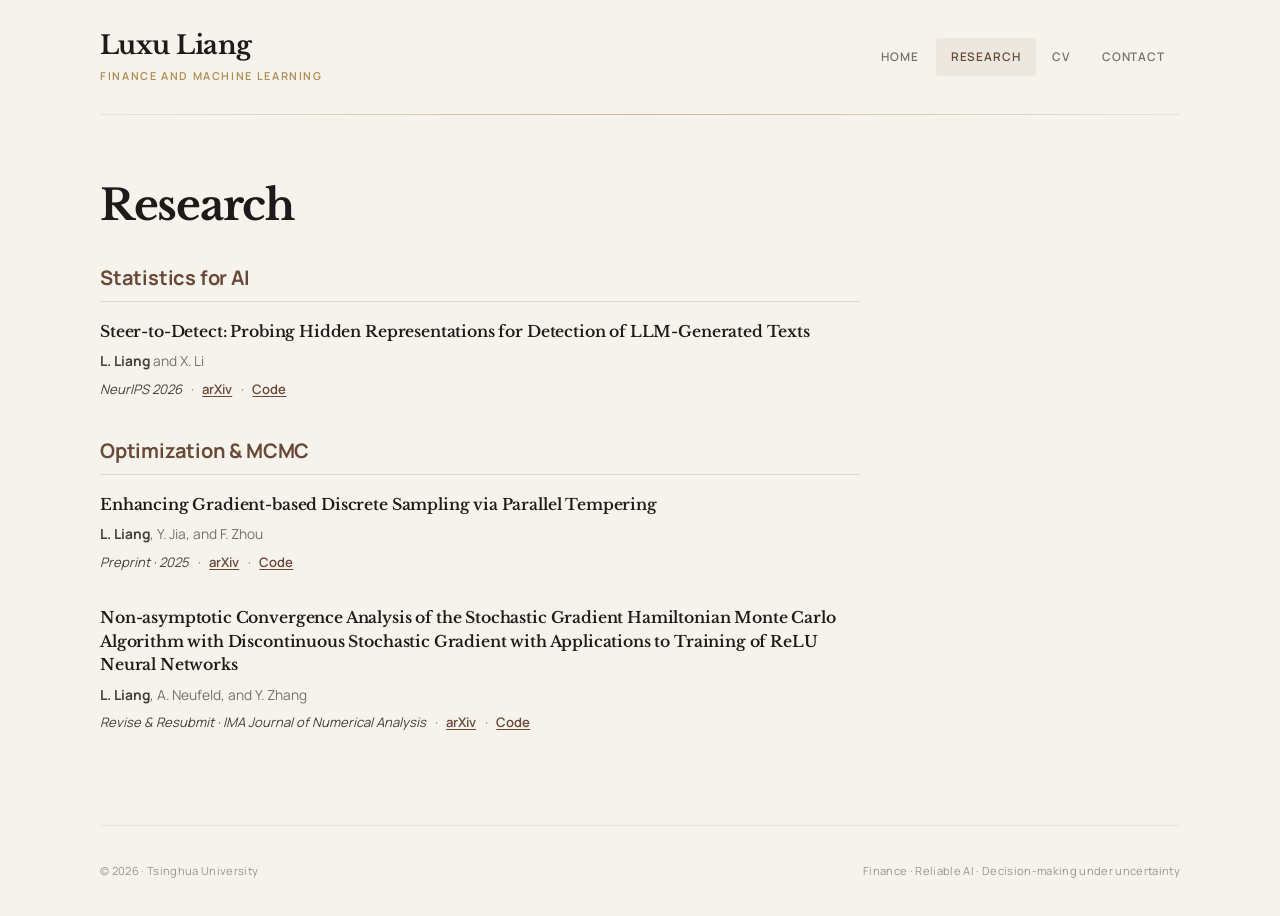
==== research.html @ ec67dd7d "Improve search discovery with static pages and SEO metadata" ====
<!doctype html>
<html lang="en">
<head>
  <meta charset="UTF-8">
  <meta name="viewport" content="width=device-width, initial-scale=1">
  <meta name="description" content="Research and publications by Luxu Liang on LLM-generated text detection, discrete sampling, stochastic optimization, and uncertainty quantification.">
  <meta name="author" content="Luxu Liang">
  <meta name="theme-color" content="#f6f3ec">
  <meta property="og:title" content="Research | Luxu Liang | Tsinghua University">
  <meta property="og:description" content="Research and publications by Luxu Liang on LLM-generated text detection, discrete sampling, stochastic optimization, and uncertainty quantification.">
  <meta property="og:type" content="website">
  <meta property="og:url" content="https://luxliang.github.io/research.html">
  <link rel="canonical" href="https://luxliang.github.io/research.html">
  <meta property="og:image" content="https://luxliang.github.io/assets/lux-liang-portrait.webp">
  <title>Research | Luxu Liang | Tsinghua University</title>
  <script type="application/ld+json">
{
    "@context": "https://schema.org",
    "@graph": [
        {
            "@type": "Person",
            "@id": "https://luxliang.github.io/#person",
            "name": "Luxu Liang",
            "url": "https://luxliang.github.io/",
            "image": "https://luxliang.github.io/assets/lux-liang-portrait.webp",
            "description": "Luxu Liang is a Ph.D. student in Finance at Tsinghua University researching optimization, uncertainty quantification, reliable AI, and LLM-generated text detection.",
            "affiliation": {
                "@type": "CollegeOrUniversity",
                "name": "Tsinghua University"
            },
            "sameAs": [
                "https://scholar.google.com/citations?user=VHr-Lf4AAAAJ"
            ]
        },
        {
            "@type": "WebPage",
            "@id": "https://luxliang.github.io/research.html#webpage",
            "url": "https://luxliang.github.io/research.html",
            "name": "Research | Luxu Liang | Tsinghua University",
            "description": "Research and publications by Luxu Liang on LLM-generated text detection, discrete sampling, stochastic optimization, and uncertainty quantification.",
            "about": {
                "@id": "https://luxliang.github.io/#person"
            }
        }
    ]
}
  </script>
  <link rel="preconnect" href="https://fonts.googleapis.com">
  <link rel="preconnect" href="https://fonts.gstatic.com" crossorigin>
  <link href="https://fonts.googleapis.com/css2?family=Libre+Baskerville:ital,wght@0,400;0,700;1,400&family=Manrope:wght@300;400;500;600;700&display=swap" rel="stylesheet">
  <link rel="stylesheet" href="style.css?v=20261016-1">
  <script src="script.js?v=20261016-1" defer></script>
</head>
<body>
  <a class="skip-link" href="#main-content">Skip to content</a>

  <header class="site-header">
    <a class="identity" href="index.html" aria-label="Luxu Liang, home">
      <span class="identity-name">Luxu Liang</span>
      <span class="identity-role">Finance and Machine Learning</span>
    </a>

    <button class="menu-toggle" type="button" aria-expanded="false" aria-controls="primary-nav">
      <span class="sr-only">Toggle navigation</span>
      <span></span><span></span>
    </button>

    <nav id="primary-nav" aria-label="Primary navigation">
      <a href="index.html" data-page-link="home">Home</a>
      <a href="research.html" data-page-link="research" aria-current="page">Research</a>
      <a href="cv.html" data-page-link="cv">CV</a>
      <a href="contact.html" data-page-link="contact">Contact</a>
    </nav>
  </header>

  <div class="header-rule" aria-hidden="true"><span></span></div>

  <main id="main-content" tabindex="-1">


    <section class="page inner-page" id="research" data-page="research" aria-labelledby="research-title">
      <header class="page-heading">
        <h1 id="research-title">Research</h1>
      </header>

      <div class="research-group">
        <h3>Statistics for AI</h3>
        <article class="paper">
          <h4>Steer-to-Detect: Probing Hidden Representations for Detection of LLM-Generated Texts</h4>
          <p class="authors"><strong>L. Liang</strong> and X. Li</p>
          <p class="paper-meta">
            <span class="paper-status">NeurIPS 2026</span>
            <span class="paper-link"><span aria-hidden="true">·</span> <a href="https://arxiv.org/abs/2605.12890" target="_blank" rel="noreferrer">arXiv</a></span>
            <span class="paper-link"><span aria-hidden="true">·</span> <a href="https://github.com/LuxLiang/steer-to-detect-release" target="_blank" rel="noreferrer">Code</a></span>
          </p>
        </article>

      </div>

      <div class="research-group">
        <h3>Optimization & MCMC</h3>
        <article class="paper">
          <h4>Enhancing Gradient-based Discrete Sampling via Parallel Tempering</h4>
          <p class="authors"><strong>L. Liang</strong>, Y. Jia, and F. Zhou</p>
          <p class="paper-meta">
            <span class="paper-status">Preprint · 2025</span>
            <span class="paper-link"><span aria-hidden="true">·</span> <a href="https://arxiv.org/abs/2502.19240" target="_blank" rel="noreferrer">arXiv</a></span>
            <span class="paper-link"><span aria-hidden="true">·</span> <a href="https://github.com/LuxLiang/PTDLP" target="_blank" rel="noreferrer">Code</a></span>
          </p>
        </article>

        <article class="paper">
          <h4>Non-asymptotic Convergence Analysis of the Stochastic Gradient Hamiltonian Monte Carlo Algorithm with Discontinuous Stochastic Gradient with Applications to Training of ReLU Neural Networks</h4>
          <p class="authors"><strong>L. Liang</strong>, A. Neufeld, and Y. Zhang</p>
          <p class="paper-meta">
            <span class="paper-status">Revise &amp; Resubmit · IMA Journal of Numerical Analysis</span>
            <span class="paper-link"><span aria-hidden="true">·</span> <a href="https://arxiv.org/abs/2409.17107" target="_blank" rel="noreferrer">arXiv</a></span>
            <span class="paper-link"><span aria-hidden="true">·</span> <a href="https://github.com/LuxLiang/SGHMC_discontinuous" target="_blank" rel="noreferrer">Code</a></span>
          </p>
        </article>

      </div>
    </section>




  </main>

  <footer>
    <p>© <span id="year">2026</span> · Tsinghua University</p>
    <p>Finance · Reliable AI · Decision-making under uncertainty</p>
  </footer>
</body>
</html>
---- style.css ----
:root {
  --paper: #f6f3ec;
  --ink: #1c1b19;
  --body: #44413d;
  --muted: #77716a;
  --faint: #9c958c;
  --brown: #684938;
  --brown-hover: #87624e;
  --gold: #ad8a4f;
  --line: #dfd8ce;
  --line-soft: #e9e4dc;
  --serif: "Libre Baskerville", Georgia, serif;
  --sans: "Manrope", -apple-system, BlinkMacSystemFont, "Segoe UI", sans-serif;
  --content-width: 1080px;
}

*, *::before, *::after { box-sizing: border-box; }

html { scroll-behavior: smooth; }

body {
  min-height: 100vh;
  margin: 0;
  display: flex;
  flex-direction: column;
  color: var(--ink);
  background: var(--paper);
  font-family: var(--sans);
  font-size: 15px;
  font-weight: 400;
  line-height: 1.75;
  -webkit-font-smoothing: antialiased;
}

a { color: var(--brown); text-decoration: none; transition: color 180ms ease; }
a:hover { color: var(--brown-hover); }

.skip-link {
  position: fixed;
  z-index: 20;
  top: 0;
  left: 1rem;
  padding: 0.65rem 1rem;
  color: white;
  background: var(--brown);
  transform: translateY(-120%);
}
.skip-link:focus { transform: translateY(0); }

.sr-only {
  position: absolute;
  width: 1px;
  height: 1px;
  padding: 0;
  margin: -1px;
  overflow: hidden;
  clip: rect(0, 0, 0, 0);
  white-space: nowrap;
  border: 0;
}

.site-header,
.header-rule,
main,
footer {
  width: min(var(--content-width), calc(100% - 5rem));
  margin-inline: auto;
}

.site-header {
  min-height: 114px;
  display: flex;
  align-items: center;
  justify-content: space-between;
  gap: 2rem;
}

.identity { display: flex; flex-direction: column; color: var(--ink); }
.identity:hover { color: var(--ink); }
.identity-name {
  font-family: var(--serif);
  font-size: 1.6rem;
  font-weight: 700;
  line-height: 1.3;
  letter-spacing: -0.02em;
}
.identity-role {
  margin-top: 0.18rem;
  color: var(--gold);
  font-size: 0.68rem;
  font-weight: 600;
  letter-spacing: 0.15em;
  text-transform: uppercase;
}

nav { display: flex; align-items: center; gap: 0.1rem; }
nav a {
  padding: 0.52rem 0.95rem;
  border-radius: 3px;
  color: var(--muted);
  font-size: 0.74rem;
  font-weight: 600;
  letter-spacing: 0.07em;
  text-transform: uppercase;
}
nav a:hover { color: var(--ink); background: rgba(104, 73, 56, 0.045); }
nav a[aria-current="page"] { color: var(--brown); background: rgba(104, 73, 56, 0.07); }

.menu-toggle { display: none; }

.header-rule span {
  display: block;
  height: 1px;
  background: linear-gradient(90deg, var(--line), var(--gold), var(--line));
  opacity: 0.58;
}

main { flex: 1; }

.page { animation: page-in 320ms ease both; }
.page[hidden] { display: none; }

@keyframes page-in {
  from { opacity: 0; transform: translateY(3px); }
  to { opacity: 1; transform: translateY(0); }
}

.home-page {
  min-height: 660px;
  padding: 3.7rem 0 4.5rem;
  display: grid;
  grid-template-columns: minmax(180px, 230px) 1fr;
  gap: clamp(3rem, 7vw, 5.2rem);
  align-items: start;
}

.portrait-wrap { position: relative; }
.portrait-wrap img {
  width: 100%;
  height: auto;
  display: block;
  border-radius: 4px;
  box-shadow: 0 7px 35px rgba(46, 35, 27, 0.1);
}

.home-content { padding-top: 0.2rem; }
.kicker {
  margin: 0 0 0.5rem;
  color: var(--gold);
  font-size: 0.67rem;
  font-weight: 700;
  letter-spacing: 0.17em;
  text-transform: uppercase;
}

h1, h2, h3, h4 { font-family: var(--serif); }

h1 {
  margin: 0 0 0.65rem;
  font-size: clamp(2.3rem, 5vw, 3.15rem);
  line-height: 1.16;
  letter-spacing: -0.035em;
}

.bio { max-width: 645px; color: var(--body); font-size: 0.94rem; line-height: 1.95; }
.bio p { margin: 0; }
.bio p + p { margin-top: 1rem; }
.bio strong { color: var(--ink); font-weight: 600; }
.bio .personal-note {
  color: var(--brown);
  font-family: var(--serif);
  font-size: 1rem;
  font-style: italic;
}

.contact-summary {
  margin-top: 2rem;
  padding-top: 1.65rem;
  border-top: 1px solid var(--line-soft);
  display: flex;
  flex-direction: column;
  gap: 0.32rem;
  font-size: 0.84rem;
}
.contact-summary div { display: grid; grid-template-columns: 90px 1fr; gap: 0.6rem; }
.contact-summary span {
  color: var(--faint);
  font-size: 0.64rem;
  font-weight: 700;
  letter-spacing: 0.12em;
  text-transform: uppercase;
}
.contact-summary p { margin: 0; color: var(--body); }

.actions { margin-top: 1.8rem; display: flex; flex-wrap: wrap; gap: 0.65rem; }
.button {
  padding: 0.52rem 1.25rem;
  border: 1px solid var(--line);
  border-radius: 3px;
  color: var(--body);
  font-size: 0.74rem;
  font-weight: 600;
  letter-spacing: 0.025em;
}
.button:hover { border-color: var(--brown); color: var(--brown); }
.button.filled { border-color: var(--brown); color: #fff; background: var(--brown); }
.button.filled:hover { border-color: var(--brown-hover); color: #fff; background: var(--brown-hover); }

.inner-page { max-width: 760px; padding: 4rem 0 5.5rem; }
.page-heading { margin-bottom: 3.2rem; }
.page-heading h1,
.page-heading h2 {
  margin: 0 0 0.6rem;
  font-size: clamp(2rem, 4vw, 2.65rem);
  line-height: 1.25;
  letter-spacing: -0.03em;
}
.page-heading > p:last-child { max-width: 650px; margin: 0; color: var(--muted); font-size: 0.91rem; }

#research .page-heading { margin-bottom: 2rem; }
.research-group + .research-group { margin-top: 2.25rem; }
.research-group > h3,
.cv-section > h3,
.subsection > h3 {
  margin: 0 0 1.6rem;
  padding-bottom: 0.75rem;
  border-bottom: 1px solid var(--line);
  color: var(--brown);
  font-size: 0.75rem;
  font-family: var(--sans);
  font-weight: 700;
  letter-spacing: 0.13em;
  text-transform: uppercase;
}

.research-group > h3 {
  margin-bottom: 1.15rem;
  padding-bottom: 0.55rem;
  font-size: 1.25rem;
  line-height: 1.4;
  letter-spacing: -0.01em;
  text-transform: none;
}
.paper { margin-bottom: 2rem; }
.paper:last-child { margin-bottom: 0; }
.paper h4 {
  margin: 0 0 0.35rem;
  color: var(--ink);
  font-size: 0.98rem;
  font-weight: 600;
  line-height: 1.5;
  letter-spacing: -0.01em;
}
.paper p { margin: 0.18rem 0; color: var(--muted); font-size: 0.86rem; }
.paper .authors strong { color: var(--body); }
.paper .paper-meta { margin-top: 0.3rem; color: var(--body); font-size: 0.82rem; }
.paper-status { font-style: italic; }
.paper-link { white-space: nowrap; }
.paper-link > span { margin: 0 0.35rem; color: var(--muted); }
.paper a { font-weight: 600; text-decoration: underline; text-underline-offset: 0.18em; }

.cv-section + .cv-section { margin-top: 4rem; }
.cv-row {
  padding: 1.55rem 0;
  display: grid;
  grid-template-columns: 135px 1fr;
  gap: 2rem;
  border-bottom: 1px solid var(--line-soft);
}
.cv-year { padding-top: 0.15rem; color: var(--faint); font-size: 0.76rem; font-weight: 500; }
.cv-year span { font-size: 0.65rem; text-transform: uppercase; letter-spacing: 0.08em; }
.cv-row h4 { margin: 0; font-size: 1rem; }
.cv-row p { margin: 0.2rem 0 0; color: var(--muted); font-size: 0.84rem; }
.cv-row .degree { color: var(--body); font-weight: 600; }
.cv-row .location { color: var(--faint); font-size: 0.75rem; }

.achievements article {
  padding: 1.1rem 0;
  display: grid;
  grid-template-columns: 200px 1fr;
  gap: 1.5rem;
  border-bottom: 1px solid var(--line-soft);
  font-size: 0.86rem;
}
.achievements article span { color: var(--ink); font-weight: 600; }
.achievements article p { margin: 0; color: var(--muted); }

.contact-page { max-width: 680px; }
.contact-list { border-top: 1px solid var(--line); }
.contact-list > div {
  padding: 1rem 0;
  display: grid;
  grid-template-columns: 130px 1fr;
  gap: 1.5rem;
  border-bottom: 1px solid var(--line-soft);
  font-size: 0.88rem;
}
.contact-list span { color: var(--faint); font-size: 0.7rem; font-weight: 700; letter-spacing: 0.1em; text-transform: uppercase; }
.contact-list p { margin: 0; color: var(--body); }
.large-mail-link {
  margin-top: 3rem;
  display: inline-block;
  color: var(--brown);
  font-family: var(--serif);
  font-size: 1.3rem;
  border-bottom: 1px solid var(--brown);
}
.large-mail-link span { font-family: var(--sans); font-size: 0.9rem; }

footer {
  padding: 2.2rem 0;
  display: flex;
  justify-content: space-between;
  gap: 2rem;
  border-top: 1px solid var(--line-soft);
  color: var(--faint);
  font-size: 0.7rem;
  letter-spacing: 0.03em;
}
footer p { margin: 0; }

@media (max-width: 800px) {
  .site-header, .header-rule, main, footer { width: min(100% - 3rem, var(--content-width)); }
  .site-header { min-height: 96px; flex-wrap: wrap; padding: 1.35rem 0 1rem; }
  .identity-role { max-width: 250px; }
  .menu-toggle {
    width: 42px;
    height: 42px;
    padding: 10px;
    display: flex;
    flex-direction: column;
    justify-content: center;
    gap: 6px;
    border: 0;
    background: transparent;
    cursor: pointer;
  }
  .menu-toggle span:not(.sr-only) { width: 100%; height: 1px; display: block; background: var(--ink); }
  nav { width: 100%; display: flex; flex-wrap: wrap; padding-top: 0.5rem; }
  .has-js nav:not(.open) { display: none; }
  nav.open { display: flex; }
  nav a { padding: 0.45rem 0.65rem; }
  .home-page { padding: 2.6rem 0 4rem; grid-template-columns: 1fr; gap: 2.8rem; }
  .portrait-wrap { width: min(62%, 230px); }
  .home-content { padding-top: 0; }
  .inner-page { padding: 3rem 0 4.5rem; }
  footer { flex-direction: column; gap: 0.3rem; }
}

@media (max-width: 520px) {
  .site-header, .header-rule, main, footer { width: min(100% - 2rem, var(--content-width)); }
  .identity-name { font-size: 1.35rem; }
  .identity-role { font-size: 0.6rem; }
  .portrait-wrap { width: min(68%, 230px); }
  .contact-summary div,
  .cv-row,
  .achievements article,
  .contact-list > div { grid-template-columns: 1fr; gap: 0.28rem; }
  .actions { flex-direction: column; }
  .button { text-align: center; }
}

@media (prefers-reduced-motion: reduce) {
  html { scroll-behavior: auto; }
  *, *::before, *::after { animation-duration: 0.01ms !important; transition-duration: 0.01ms !important; }
}
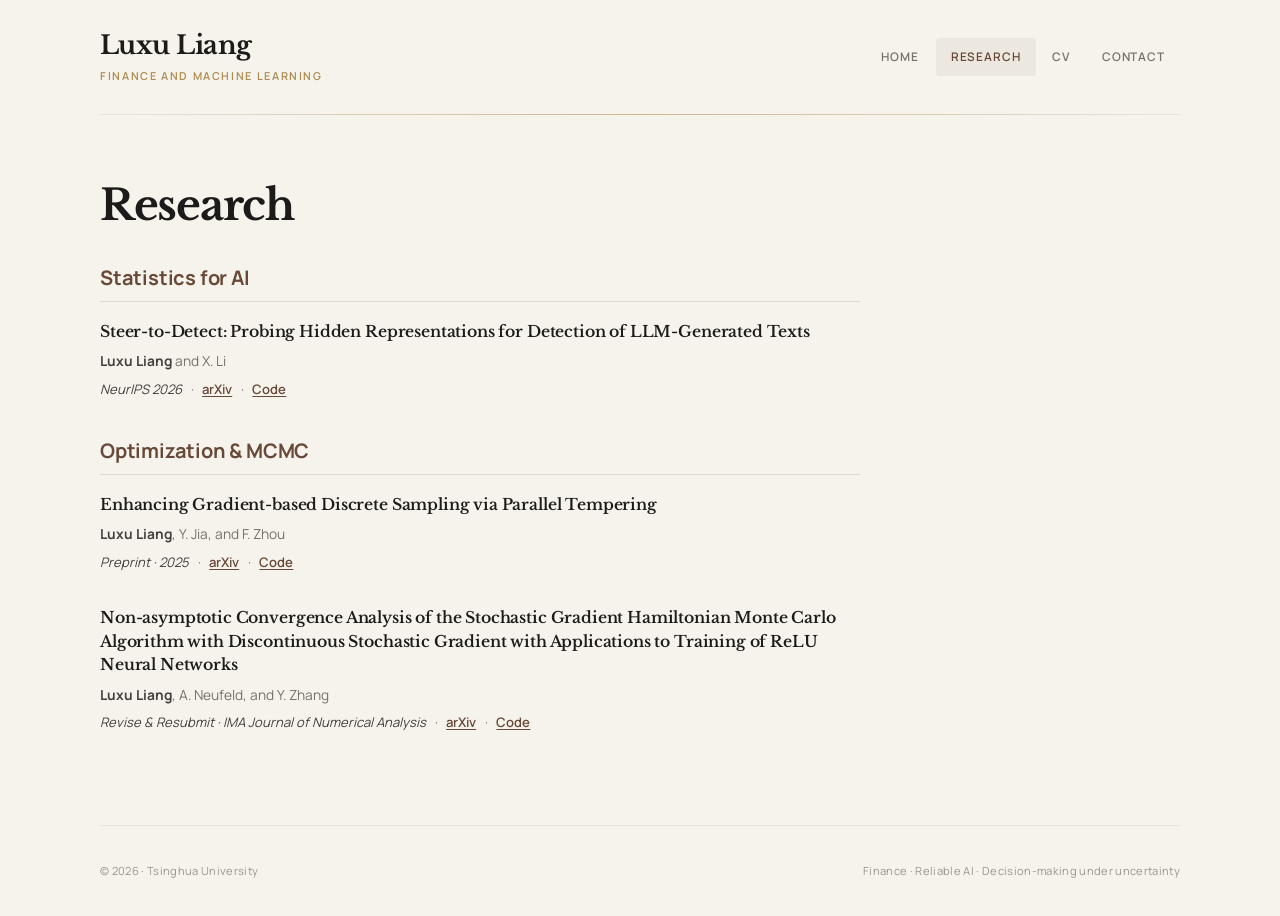
==== commit af018225: "Clarify personal homepage identity and full author names" ====
--- a/research.html
+++ b/research.html
@@ -87,7 +87,7 @@
         <h3>Statistics for AI</h3>
         <article class="paper">
           <h4>Steer-to-Detect: Probing Hidden Representations for Detection of LLM-Generated Texts</h4>
-          <p class="authors"><strong>L. Liang</strong> and X. Li</p>
+          <p class="authors"><strong>Luxu Liang</strong> and X. Li</p>
           <p class="paper-meta">
             <span class="paper-status">NeurIPS 2026</span>
             <span class="paper-link"><span aria-hidden="true">·</span> <a href="https://arxiv.org/abs/2605.12890" target="_blank" rel="noreferrer">arXiv</a></span>
@@ -101,7 +101,7 @@
         <h3>Optimization & MCMC</h3>
         <article class="paper">
           <h4>Enhancing Gradient-based Discrete Sampling via Parallel Tempering</h4>
-          <p class="authors"><strong>L. Liang</strong>, Y. Jia, and F. Zhou</p>
+          <p class="authors"><strong>Luxu Liang</strong>, Y. Jia, and F. Zhou</p>
           <p class="paper-meta">
             <span class="paper-status">Preprint · 2025</span>
             <span class="paper-link"><span aria-hidden="true">·</span> <a href="https://arxiv.org/abs/2502.19240" target="_blank" rel="noreferrer">arXiv</a></span>
@@ -111,7 +111,7 @@
 
         <article class="paper">
           <h4>Non-asymptotic Convergence Analysis of the Stochastic Gradient Hamiltonian Monte Carlo Algorithm with Discontinuous Stochastic Gradient with Applications to Training of ReLU Neural Networks</h4>
-          <p class="authors"><strong>L. Liang</strong>, A. Neufeld, and Y. Zhang</p>
+          <p class="authors"><strong>Luxu Liang</strong>, A. Neufeld, and Y. Zhang</p>
           <p class="paper-meta">
             <span class="paper-status">Revise &amp; Resubmit · IMA Journal of Numerical Analysis</span>
             <span class="paper-link"><span aria-hidden="true">·</span> <a href="https://arxiv.org/abs/2409.17107" target="_blank" rel="noreferrer">arXiv</a></span>
